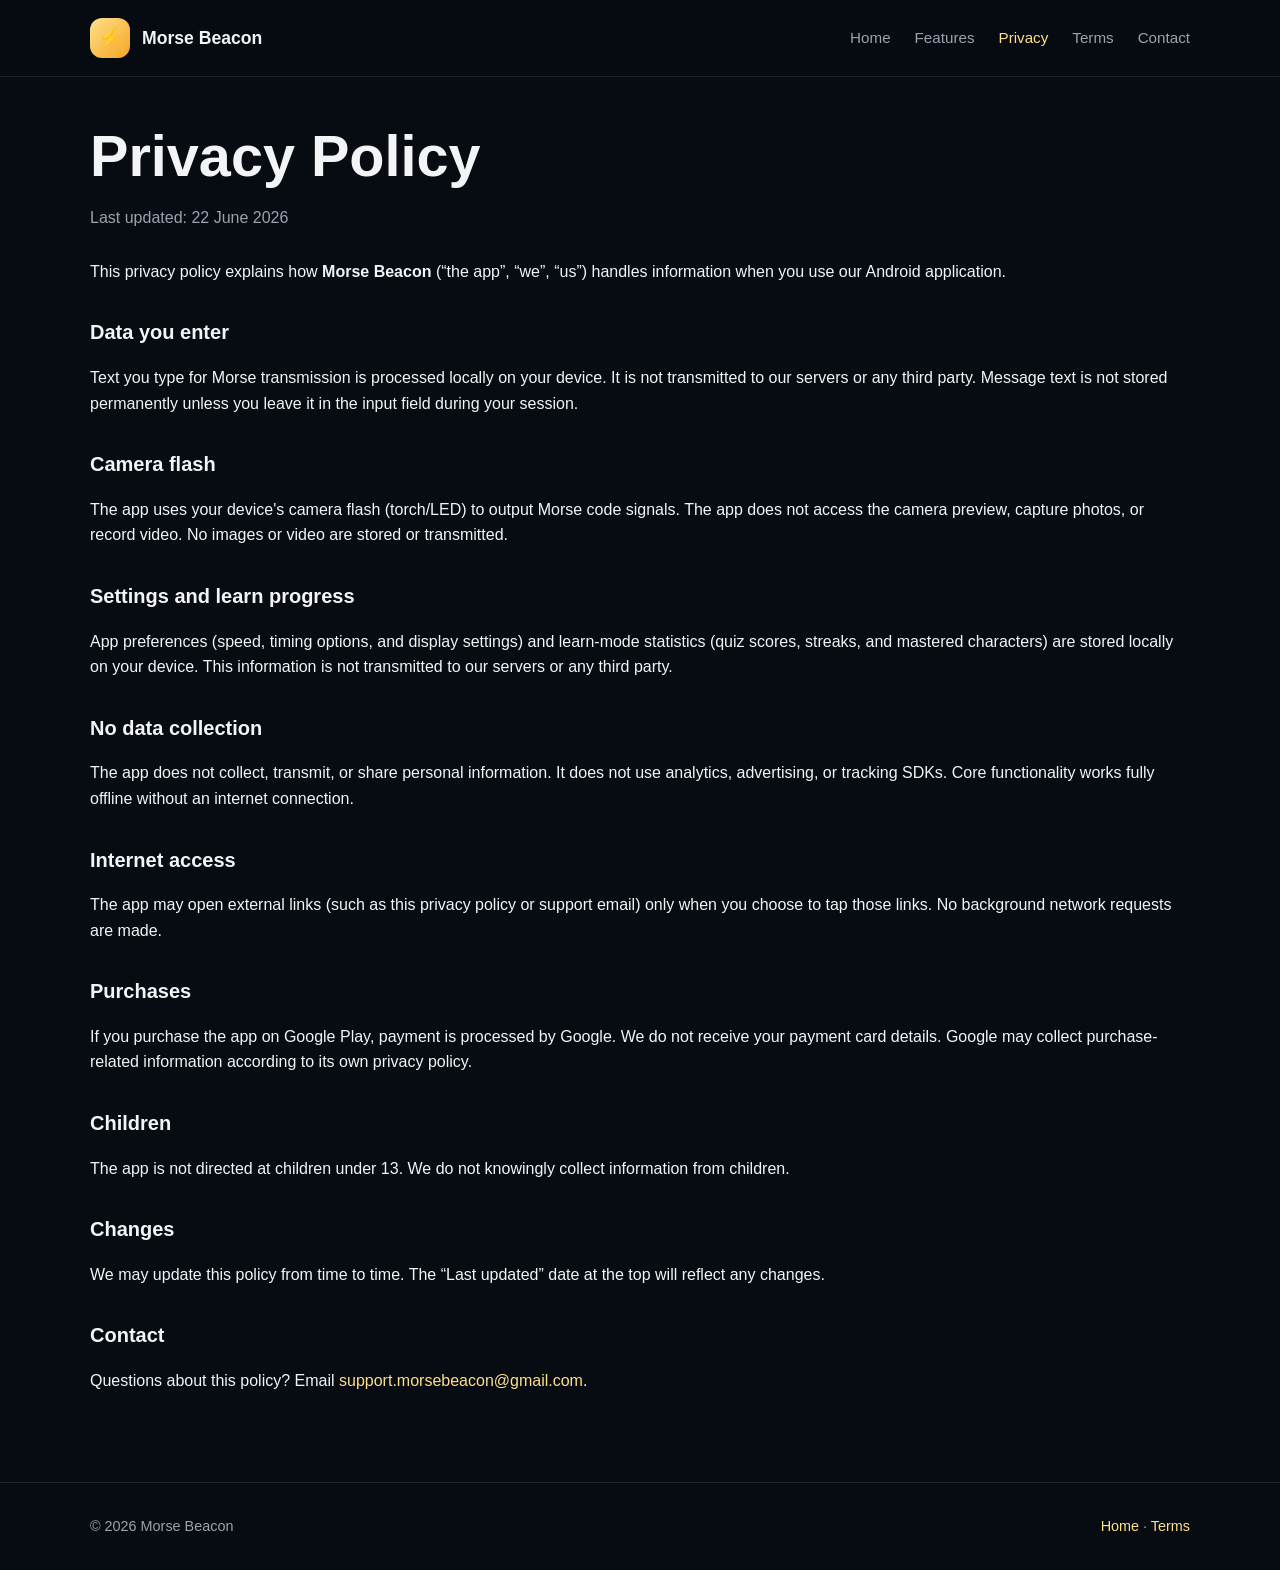
==== privacy.html @ 4f9b0033 "Morse Beacon website v1.1" ====
<!DOCTYPE html>
<html lang="en-GB">
<head>
  <meta charset="UTF-8">
  <meta name="viewport" content="width=device-width, initial-scale=1.0">
  <title>Privacy Policy — Morse Beacon Android App</title>
  <meta name="description" content="Morse Beacon privacy policy. No data collection. Offline Morse code camera LED flasher.">
  <meta name="robots" content="index, follow">
  <link rel="canonical" href="https://13ond21.github.io/morse-beacon-website/privacy.html">
  <link rel="stylesheet" href="css/style.css">
  <link rel="icon" href="data:image/svg+xml,%3Csvg xmlns='http://www.w3.org/2000/svg' viewBox='0 0 100 100'%3E%3Crect width='100' height='100' rx='22' fill='%23070b12'/%3E%3Ctext x='50' y='62' text-anchor='middle' font-size='42' fill='%23f5a623'%3E⚡%3C/text%3E%3C/svg%3E">
</head>
<body>
  <header class="site-header">
    <div class="container nav">
      <a class="brand" href="index.html">
        <span class="brand-icon">⚡</span>
        <span>Morse Beacon</span>
      </a>
      <nav class="nav-links">
        <a href="index.html">Home</a>
        <a href="index.html#features">Features</a>
        <a class="active" href="privacy.html">Privacy</a>
        <a href="terms.html">Terms</a>
        <a href="index.html#contact">Contact</a>
      </nav>
    </div>
  </header>

  <main class="legal-page">
    <div class="container">
      <h1>Privacy Policy</h1>
      <p class="legal-meta">Last updated: 22 June 2026</p>

      <p>
        This privacy policy explains how <strong>Morse Beacon</strong>
        (“the app”, “we”, “us”) handles information when you use our Android application.
      </p>

      <h2>Data you enter</h2>
      <p>
        Text you type for Morse transmission is processed locally on your device.
        It is not transmitted to our servers or any third party. Message text is not
        stored permanently unless you leave it in the input field during your session.
      </p>

      <h2>Camera flash</h2>
      <p>
        The app uses your device's camera flash (torch/LED) to output Morse code signals.
        The app does not access the camera preview, capture photos, or record video.
        No images or video are stored or transmitted.
      </p>

      <h2>Settings and learn progress</h2>
      <p>
        App preferences (speed, timing options, and display settings) and learn-mode
        statistics (quiz scores, streaks, and mastered characters) are stored locally
        on your device. This information is not transmitted to our servers or any third party.
      </p>

      <h2>No data collection</h2>
      <p>
        The app does not collect, transmit, or share personal information. It does not
        use analytics, advertising, or tracking SDKs. Core functionality works fully
        offline without an internet connection.
      </p>

      <h2>Internet access</h2>
      <p>
        The app may open external links (such as this privacy policy or support email)
        only when you choose to tap those links. No background network requests are made.
      </p>

      <h2>Purchases</h2>
      <p>
        If you purchase the app on Google Play, payment is processed by Google.
        We do not receive your payment card details. Google may collect purchase-related
        information according to its own privacy policy.
      </p>

      <h2>Children</h2>
      <p>
        The app is not directed at children under 13. We do not knowingly collect
        information from children.
      </p>

      <h2>Changes</h2>
      <p>
        We may update this policy from time to time. The “Last updated” date at the top
        will reflect any changes.
      </p>

      <h2>Contact</h2>
      <p>
        Questions about this policy? Email
        <a href="mailto:support.morsebeacon@gmail.com">support.morsebeacon@gmail.com</a>.
      </p>
    </div>
  </main>

  <footer class="site-footer">
    <div class="container footer-grid">
      <span>© 2026 Morse Beacon</span>
      <span><a href="index.html">Home</a> · <a href="terms.html">Terms</a></span>
    </div>
  </footer>
</body>
</html>
---- css/style.css ----
:root {
  --bg: #070b12;
  --surface: #111827;
  --accent: #f5a623;
  --accent-soft: #ffe08a;
  --text: #f3f4f6;
  --muted: #9ca3af;
  --border: rgba(255, 255, 255, 0.1);
  --shadow: 0 24px 60px rgba(0, 0, 0, 0.35);
}

* { box-sizing: border-box; }

html { scroll-behavior: smooth; }

body {
  margin: 0;
  font-family: Inter, Segoe UI, Roboto, Helvetica, Arial, sans-serif;
  background: var(--bg);
  color: var(--text);
  line-height: 1.6;
}

a { color: var(--accent-soft); text-decoration: none; }
a:hover { text-decoration: underline; }

.container {
  width: min(1100px, calc(100% - 40px));
  margin: 0 auto;
}

.site-header {
  position: sticky;
  top: 0;
  z-index: 10;
  backdrop-filter: blur(12px);
  background: rgba(7, 11, 18, 0.92);
  border-bottom: 1px solid var(--border);
}

.nav {
  display: flex;
  align-items: center;
  justify-content: space-between;
  padding: 18px 0;
}

.brand {
  display: flex;
  align-items: center;
  gap: 12px;
  font-weight: 700;
  font-size: 1.1rem;
  color: var(--text);
}

.brand:hover { text-decoration: none; }

.brand-icon {
  width: 40px;
  height: 40px;
  border-radius: 12px;
  display: grid;
  place-items: center;
  background: linear-gradient(135deg, var(--accent-soft), var(--accent));
  color: #070b12;
  font-size: 1.2rem;
}

.nav-links {
  display: flex;
  gap: 24px;
  align-items: center;
}

.nav-links a {
  color: var(--muted);
  font-size: 0.95rem;
}

.nav-links a:hover,
.nav-links a.active {
  color: var(--accent-soft);
  text-decoration: none;
}

.hero { padding: 72px 0 48px; }

.hero-grid {
  display: grid;
  grid-template-columns: 1.1fr 0.9fr;
  gap: 48px;
  align-items: center;
}

.eyebrow {
  display: inline-block;
  padding: 6px 12px;
  border-radius: 999px;
  background: rgba(245, 166, 35, 0.15);
  color: var(--accent-soft);
  font-size: 0.85rem;
  font-weight: 600;
  margin-bottom: 18px;
}

h1 {
  font-size: clamp(2.4rem, 5vw, 3.6rem);
  line-height: 1.08;
  margin: 0 0 18px;
}

.hero p {
  color: var(--muted);
  font-size: 1.1rem;
  max-width: 52ch;
  margin: 0 0 28px;
}

.hero-actions {
  display: flex;
  flex-wrap: wrap;
  gap: 14px;
}

.btn {
  display: inline-flex;
  align-items: center;
  gap: 8px;
  padding: 14px 22px;
  border-radius: 14px;
  font-weight: 600;
  border: 1px solid transparent;
}

.btn-primary {
  background: linear-gradient(135deg, var(--accent-soft), var(--accent));
  color: #070b12;
}

.btn-secondary {
  background: var(--surface);
  border-color: var(--border);
  color: var(--text);
}

.phone-mock {
  background: radial-gradient(circle at 50% 35%, rgba(245, 166, 35, 0.25), transparent 55%),
    linear-gradient(180deg, #1a2332, #070b12);
  border: 1px solid var(--border);
  border-radius: 28px;
  padding: 36px;
  box-shadow: var(--shadow);
  text-align: center;
}

.beacon-ring {
  width: 160px;
  height: 160px;
  margin: 0 auto 20px;
  border-radius: 50%;
  background: radial-gradient(circle, #ffe08a, #f5a623 55%, #1a2332 70%);
  box-shadow: 0 0 60px rgba(245, 166, 35, 0.45);
  display: grid;
  place-items: center;
  font-size: 3rem;
}

.mock-text {
  font-family: ui-monospace, SFMono-Regular, Menlo, Consolas, monospace;
  color: var(--accent-soft);
  letter-spacing: 0.12em;
  font-size: 0.95rem;
}

section { padding: 56px 0; }

.section-title {
  font-size: 2rem;
  margin: 0 0 12px;
}

.section-lead {
  color: var(--muted);
  max-width: 60ch;
  margin: 0 0 32px;
}

.features-grid {
  display: grid;
  grid-template-columns: repeat(auto-fit, minmax(240px, 1fr));
  gap: 20px;
}

.feature-card {
  background: var(--surface);
  border: 1px solid var(--border);
  border-radius: 18px;
  padding: 24px;
}

.feature-card h3 {
  margin: 0 0 10px;
  font-size: 1.1rem;
}

.feature-card p {
  margin: 0;
  color: var(--muted);
  font-size: 0.95rem;
}

.pricing-card {
  max-width: 420px;
  background: linear-gradient(180deg, rgba(245, 166, 35, 0.12), var(--surface));
  border: 1px solid var(--border);
  border-radius: 22px;
  padding: 28px;
}

.price {
  font-size: 2.4rem;
  font-weight: 800;
  margin: 8px 0 16px;
}

.price span {
  font-size: 1rem;
  font-weight: 500;
  color: var(--muted);
}

.site-footer {
  border-top: 1px solid var(--border);
  padding: 32px 0;
  color: var(--muted);
  font-size: 0.9rem;
}

.footer-grid {
  display: flex;
  flex-wrap: wrap;
  gap: 16px;
  justify-content: space-between;
  align-items: center;
}

.legal-page {
  padding: 48px 0 72px;
}

.legal-page h1 { margin-top: 0; }

.legal-page h2 {
  margin-top: 32px;
  font-size: 1.25rem;
}

.legal-meta {
  color: var(--muted);
  margin-bottom: 28px;
}

@media (max-width: 860px) {
  .hero-grid { grid-template-columns: 1fr; }
  .nav-links { display: none; }
}
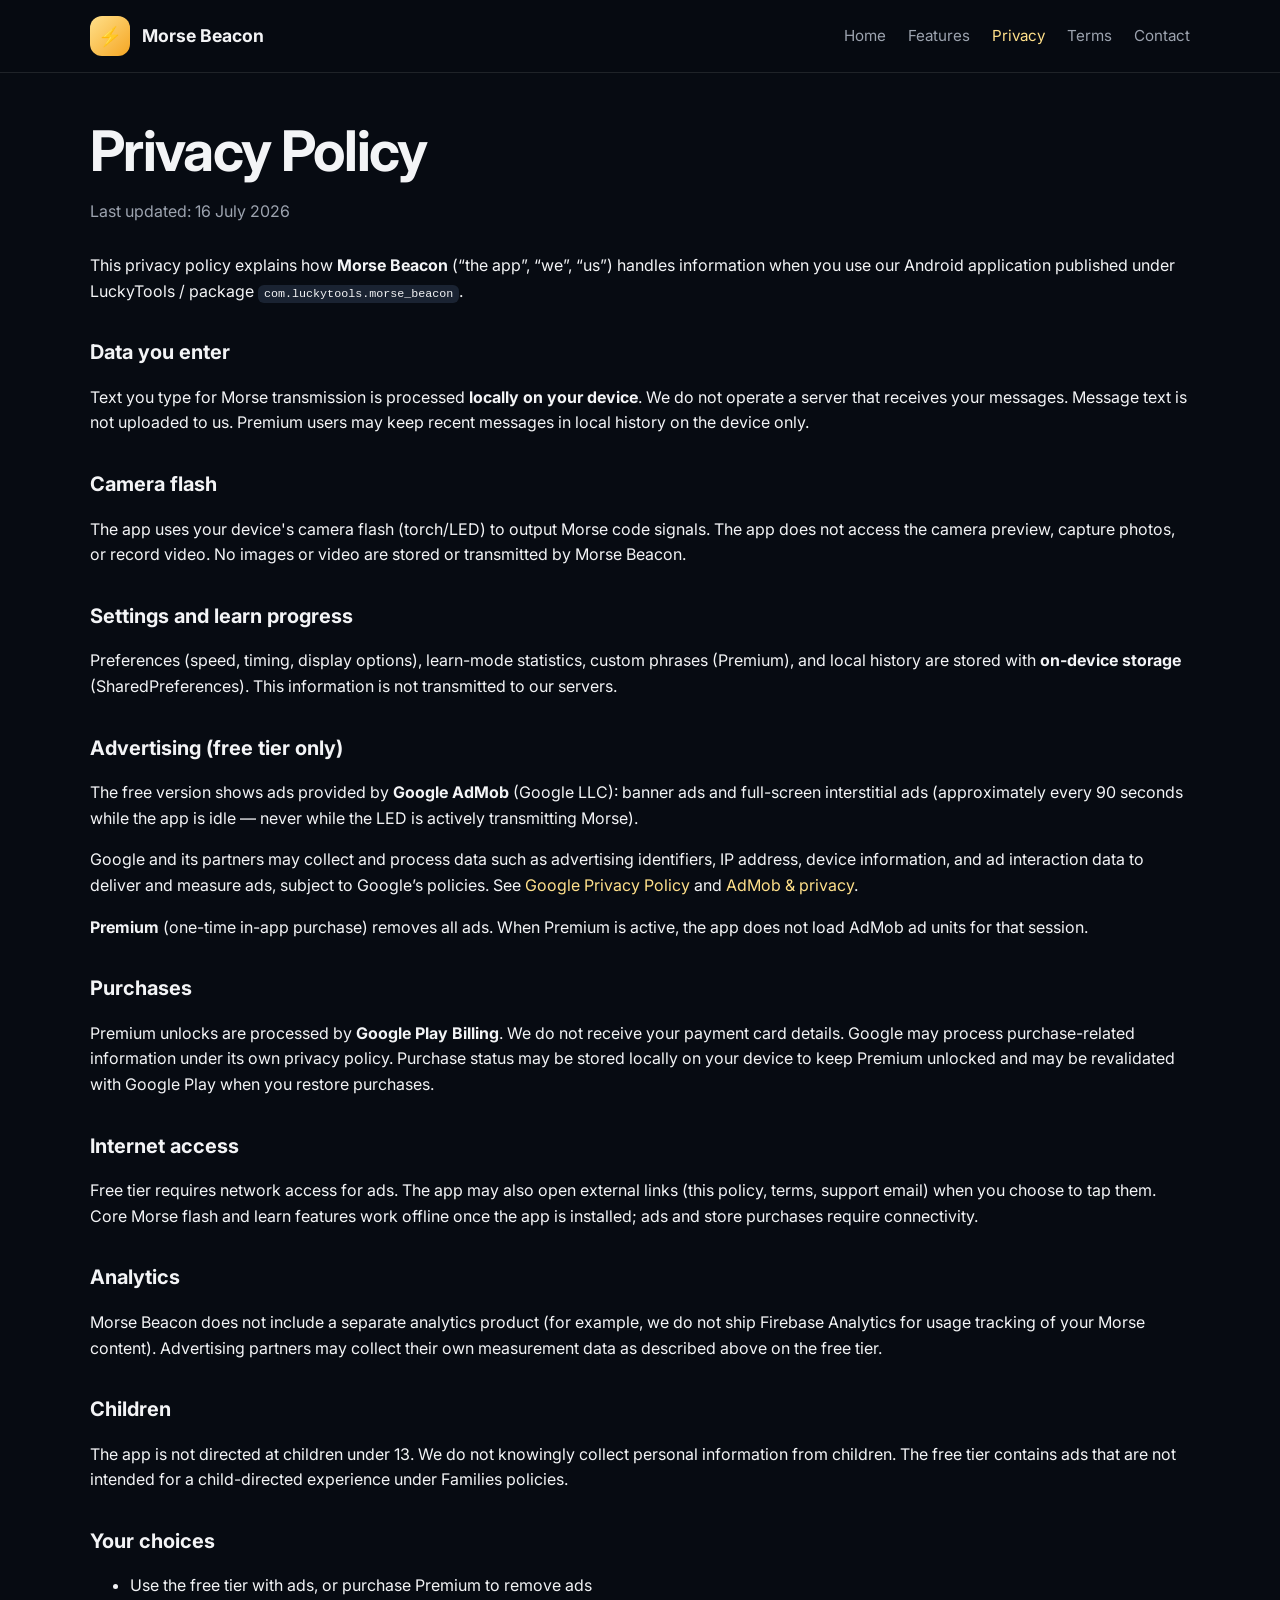
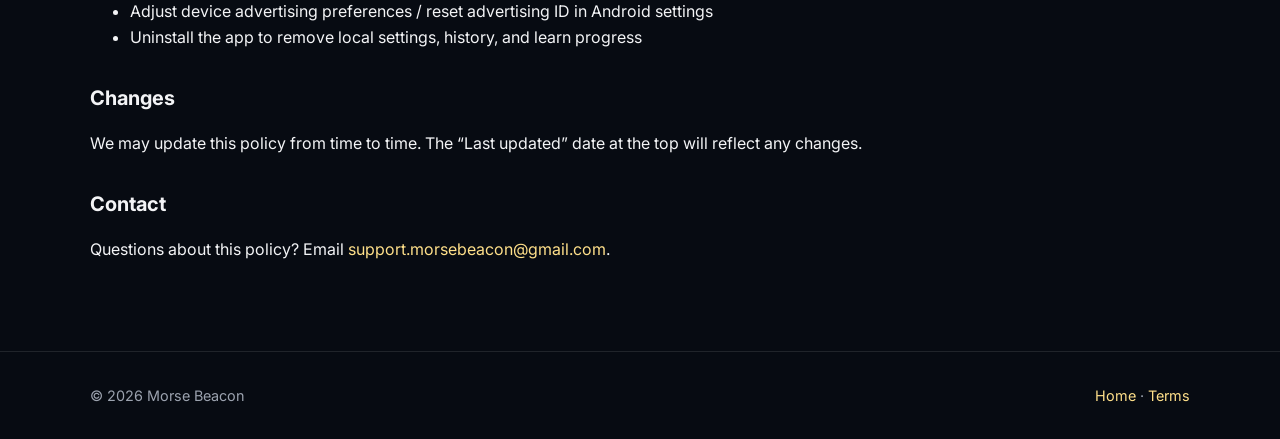
==== commit 9c7e1024: "Freemium site: Premium pricing, ads privacy, terms, app-ads.txt" ====
--- a/privacy.html
+++ b/privacy.html
@@ -4,8 +4,9 @@
   <meta charset="UTF-8">
   <meta name="viewport" content="width=device-width, initial-scale=1.0">
   <title>Privacy Policy — Morse Beacon Android App</title>
-  <meta name="description" content="Morse Beacon privacy policy. No data collection. Offline Morse code camera LED flasher.">
+  <meta name="description" content="Morse Beacon privacy policy. On-device Morse processing. Free tier uses AdMob; Premium is ad-free.">
   <meta name="robots" content="index, follow">
+  <meta name="theme-color" content="#070b12">
   <link rel="canonical" href="https://13ond21.github.io/morse-beacon-website/privacy.html">
   <link rel="stylesheet" href="css/style.css">
   <link rel="icon" href="data:image/svg+xml,%3Csvg xmlns='http://www.w3.org/2000/svg' viewBox='0 0 100 100'%3E%3Crect width='100' height='100' rx='22' fill='%23070b12'/%3E%3Ctext x='50' y='62' text-anchor='middle' font-size='42' fill='%23f5a623'%3E⚡%3C/text%3E%3C/svg%3E">
@@ -30,59 +31,90 @@
   <main class="legal-page">
     <div class="container">
       <h1>Privacy Policy</h1>
-      <p class="legal-meta">Last updated: 22 June 2026</p>
+      <p class="legal-meta">Last updated: 16 July 2026</p>
 
       <p>
         This privacy policy explains how <strong>Morse Beacon</strong>
-        (“the app”, “we”, “us”) handles information when you use our Android application.
+        (“the app”, “we”, “us”) handles information when you use our Android application
+        published under LuckyTools / package <code>com.luckytools.morse_beacon</code>.
       </p>
 
       <h2>Data you enter</h2>
       <p>
-        Text you type for Morse transmission is processed locally on your device.
-        It is not transmitted to our servers or any third party. Message text is not
-        stored permanently unless you leave it in the input field during your session.
+        Text you type for Morse transmission is processed <strong>locally on your device</strong>.
+        We do not operate a server that receives your messages. Message text is not uploaded
+        to us. Premium users may keep recent messages in local history on the device only.
       </p>
 
       <h2>Camera flash</h2>
       <p>
         The app uses your device's camera flash (torch/LED) to output Morse code signals.
         The app does not access the camera preview, capture photos, or record video.
-        No images or video are stored or transmitted.
+        No images or video are stored or transmitted by Morse Beacon.
       </p>
 
       <h2>Settings and learn progress</h2>
       <p>
-        App preferences (speed, timing options, and display settings) and learn-mode
-        statistics (quiz scores, streaks, and mastered characters) are stored locally
-        on your device. This information is not transmitted to our servers or any third party.
+        Preferences (speed, timing, display options), learn-mode statistics, custom phrases
+        (Premium), and local history are stored with <strong>on-device storage</strong>
+        (SharedPreferences). This information is not transmitted to our servers.
       </p>
 
-      <h2>No data collection</h2>
+      <h2>Advertising (free tier only)</h2>
       <p>
-        The app does not collect, transmit, or share personal information. It does not
-        use analytics, advertising, or tracking SDKs. Core functionality works fully
-        offline without an internet connection.
+        The free version shows ads provided by <strong>Google AdMob</strong> (Google LLC):
+        banner ads and full-screen interstitial ads (approximately every 90 seconds while
+        the app is idle — never while the LED is actively transmitting Morse).
+      </p>
+      <p>
+        Google and its partners may collect and process data such as advertising identifiers,
+        IP address, device information, and ad interaction data to deliver and measure ads,
+        subject to Google’s policies. See
+        <a href="https://policies.google.com/privacy" rel="noopener noreferrer" target="_blank">Google Privacy Policy</a>
+        and
+        <a href="https://support.google.com/admob/answer/6128543" rel="noopener noreferrer" target="_blank">AdMob &amp; privacy</a>.
+      </p>
+      <p>
+        <strong>Premium</strong> (one-time in-app purchase) removes all ads. When Premium is
+        active, the app does not load AdMob ad units for that session.
+      </p>
+
+      <h2>Purchases</h2>
+      <p>
+        Premium unlocks are processed by <strong>Google Play Billing</strong>. We do not
+        receive your payment card details. Google may process purchase-related information
+        under its own privacy policy. Purchase status may be stored locally on your device
+        to keep Premium unlocked and may be revalidated with Google Play when you restore purchases.
       </p>
 
       <h2>Internet access</h2>
       <p>
-        The app may open external links (such as this privacy policy or support email)
-        only when you choose to tap those links. No background network requests are made.
+        Free tier requires network access for ads. The app may also open external links
+        (this policy, terms, support email) when you choose to tap them. Core Morse flash
+        and learn features work offline once the app is installed; ads and store purchases
+        require connectivity.
       </p>
 
-      <h2>Purchases</h2>
+      <h2>Analytics</h2>
       <p>
-        If you purchase the app on Google Play, payment is processed by Google.
-        We do not receive your payment card details. Google may collect purchase-related
-        information according to its own privacy policy.
+        Morse Beacon does not include a separate analytics product (for example, we do not
+        ship Firebase Analytics for usage tracking of your Morse content). Advertising
+        partners may collect their own measurement data as described above on the free tier.
       </p>
 
       <h2>Children</h2>
       <p>
-        The app is not directed at children under 13. We do not knowingly collect
-        information from children.
+        The app is not directed at children under 13. We do not knowingly collect personal
+        information from children. The free tier contains ads that are not intended for
+        a child-directed experience under Families policies.
       </p>
+
+      <h2>Your choices</h2>
+      <ul>
+        <li>Use the free tier with ads, or purchase Premium to remove ads</li>
+        <li>Adjust device advertising preferences / reset advertising ID in Android settings</li>
+        <li>Uninstall the app to remove local settings, history, and learn progress</li>
+      </ul>
 
       <h2>Changes</h2>
       <p>
@@ -105,4 +137,4 @@
     </div>
   </footer>
 </body>
-</html>+</html>
--- a/css/style.css
+++ b/css/style.css
@@ -1,12 +1,16 @@
+@import url("https://fonts.googleapis.com/css2?family=Inter:wght@400;500;600;700;800&display=swap");
+
 :root {
   --bg: #070b12;
   --surface: #111827;
+  --surface-high: #1a2332;
   --accent: #f5a623;
   --accent-soft: #ffe08a;
   --text: #f3f4f6;
   --muted: #9ca3af;
   --border: rgba(255, 255, 255, 0.1);
   --shadow: 0 24px 60px rgba(0, 0, 0, 0.35);
+  --success: #34d399;
 }
 
 * { box-sizing: border-box; }
@@ -21,6 +25,17 @@
   line-height: 1.6;
 }
 
+.page-glow {
+  position: fixed;
+  inset: 0;
+  z-index: -1;
+  pointer-events: none;
+  background:
+    radial-gradient(ellipse 70% 50% at 15% 0%, rgba(245, 166, 35, 0.12) 0%, transparent 55%),
+    radial-gradient(ellipse 50% 40% at 90% 20%, rgba(255, 224, 138, 0.06) 0%, transparent 50%),
+    var(--bg);
+}
+
 a { color: var(--accent-soft); text-decoration: none; }
 a:hover { text-decoration: underline; }
 
@@ -33,8 +48,8 @@
   position: sticky;
   top: 0;
   z-index: 10;
-  backdrop-filter: blur(12px);
-  background: rgba(7, 11, 18, 0.92);
+  backdrop-filter: blur(14px);
+  background: rgba(7, 11, 18, 0.88);
   border-bottom: 1px solid var(--border);
 }
 
@@ -42,7 +57,7 @@
   display: flex;
   align-items: center;
   justify-content: space-between;
-  padding: 18px 0;
+  padding: 16px 0;
 }
 
 .brand {
@@ -69,7 +84,7 @@
 
 .nav-links {
   display: flex;
-  gap: 24px;
+  gap: 22px;
   align-items: center;
 }
 
@@ -84,7 +99,17 @@
   text-decoration: none;
 }
 
-.hero { padding: 72px 0 48px; }
+.nav-cta {
+  padding: 8px 14px !important;
+  border-radius: 999px;
+  background: linear-gradient(135deg, var(--accent-soft), var(--accent));
+  color: #070b12 !important;
+  font-weight: 700 !important;
+}
+
+.nav-cta:hover { text-decoration: none; filter: brightness(1.05); }
+
+.hero { padding: 72px 0 40px; }
 
 .hero-grid {
   display: grid;
@@ -105,11 +130,18 @@
 }
 
 h1 {
-  font-size: clamp(2.4rem, 5vw, 3.6rem);
+  font-size: clamp(2.4rem, 5vw, 3.5rem);
   line-height: 1.08;
   margin: 0 0 18px;
-}
-
+  letter-spacing: -0.03em;
+}
+
+h1 em {
+  font-style: normal;
+  color: var(--accent-soft);
+}
+
+.hero-lead,
 .hero p {
   color: var(--muted);
   font-size: 1.1rem;
@@ -121,6 +153,36 @@
   display: flex;
   flex-wrap: wrap;
   gap: 14px;
+  margin-bottom: 28px;
+}
+
+.stats {
+  display: grid;
+  grid-template-columns: repeat(4, minmax(0, 1fr));
+  gap: 12px;
+  margin: 0;
+  max-width: 480px;
+}
+
+.stats div {
+  background: rgba(17, 24, 39, 0.8);
+  border: 1px solid var(--border);
+  border-radius: 14px;
+  padding: 12px 10px;
+  text-align: center;
+}
+
+.stats dt {
+  font-size: 1.15rem;
+  font-weight: 800;
+  color: var(--accent-soft);
+  margin: 0;
+}
+
+.stats dd {
+  margin: 4px 0 0;
+  font-size: 0.75rem;
+  color: var(--muted);
 }
 
 .btn {
@@ -132,6 +194,8 @@
   font-weight: 600;
   border: 1px solid transparent;
 }
+
+.btn:hover { text-decoration: none; }
 
 .btn-primary {
   background: linear-gradient(135deg, var(--accent-soft), var(--accent));
@@ -152,6 +216,10 @@
   padding: 36px;
   box-shadow: var(--shadow);
   text-align: center;
+  min-height: 320px;
+  display: flex;
+  flex-direction: column;
+  justify-content: center;
 }
 
 .beacon-ring {
@@ -164,44 +232,92 @@
   display: grid;
   place-items: center;
   font-size: 3rem;
+  animation: pulse 2.4s ease-in-out infinite;
+}
+
+@keyframes pulse {
+  0%, 100% { transform: scale(1); box-shadow: 0 0 40px rgba(245, 166, 35, 0.35); }
+  50% { transform: scale(1.04); box-shadow: 0 0 70px rgba(245, 166, 35, 0.55); }
 }
 
 .mock-text {
   font-family: ui-monospace, SFMono-Regular, Menlo, Consolas, monospace;
   color: var(--accent-soft);
   letter-spacing: 0.12em;
-  font-size: 0.95rem;
-}
-
-section { padding: 56px 0; }
+  font-size: 1.05rem;
+  margin: 0;
+}
+
+.mock-sub {
+  color: var(--muted);
+  margin-top: 10px;
+  font-size: 0.9rem;
+}
+
+.proof-bar {
+  padding: 18px 0;
+  border-top: 1px solid var(--border);
+  border-bottom: 1px solid var(--border);
+  background: rgba(17, 24, 39, 0.55);
+}
+
+.proof-inner {
+  display: flex;
+  flex-wrap: wrap;
+  gap: 10px 16px;
+  justify-content: center;
+  color: var(--muted);
+  font-size: 0.92rem;
+  font-weight: 500;
+}
+
+.proof-inner .dot { opacity: 0.5; }
+
+section { padding: 64px 0; }
+
+.kicker {
+  color: var(--accent);
+  font-size: 0.85rem;
+  font-weight: 700;
+  letter-spacing: 0.08em;
+  text-transform: uppercase;
+  margin: 0 0 10px;
+}
 
 .section-title {
-  font-size: 2rem;
+  font-size: clamp(1.75rem, 3vw, 2.15rem);
   margin: 0 0 12px;
+  letter-spacing: -0.02em;
 }
 
 .section-lead {
   color: var(--muted);
-  max-width: 60ch;
+  max-width: 62ch;
   margin: 0 0 32px;
 }
 
 .features-grid {
   display: grid;
   grid-template-columns: repeat(auto-fit, minmax(240px, 1fr));
-  gap: 20px;
+  gap: 18px;
 }
 
 .feature-card {
   background: var(--surface);
   border: 1px solid var(--border);
   border-radius: 18px;
-  padding: 24px;
+  padding: 22px;
+  transition: border-color 0.2s, transform 0.2s;
+}
+
+.feature-card:hover {
+  border-color: rgba(245, 166, 35, 0.35);
+  transform: translateY(-2px);
 }
 
 .feature-card h3 {
   margin: 0 0 10px;
-  font-size: 1.1rem;
+  font-size: 1.05rem;
 }
 
 .feature-card p {
@@ -210,18 +326,66 @@
   font-size: 0.95rem;
 }
 
+.why-section {
+  background: linear-gradient(180deg, rgba(26, 35, 50, 0.35), transparent);
+}
+
+.compare-grid {
+  display: grid;
+  grid-template-columns: repeat(auto-fit, minmax(220px, 1fr));
+  gap: 16px;
+}
+
+.compare-card {
+  background: var(--surface);
+  border: 1px solid var(--border);
+  border-radius: 18px;
+  padding: 22px;
+}
+
+.compare-card h3 { margin: 0 0 8px; font-size: 1.05rem; }
+.compare-card p { margin: 0; color: var(--muted); font-size: 0.95rem; }
+
+.pricing-grid {
+  display: grid;
+  grid-template-columns: repeat(auto-fit, minmax(280px, 1fr));
+  gap: 20px;
+  align-items: stretch;
+}
+
 .pricing-card {
-  max-width: 420px;
-  background: linear-gradient(180deg, rgba(245, 166, 35, 0.12), var(--surface));
+  background: var(--surface);
   border: 1px solid var(--border);
   border-radius: 22px;
   padding: 28px;
-}
+  position: relative;
+}
+
+.pricing-card-featured {
+  background: linear-gradient(180deg, rgba(245, 166, 35, 0.16), var(--surface));
+  border-color: rgba(245, 166, 35, 0.4);
+  box-shadow: 0 20px 50px rgba(245, 166, 35, 0.08);
+}
+
+.pricing-card .badge {
+  position: absolute;
+  top: 16px;
+  right: 16px;
+  background: var(--accent);
+  color: #070b12;
+  font-size: 0.72rem;
+  font-weight: 800;
+  letter-spacing: 0.04em;
+  padding: 4px 10px;
+  border-radius: 999px;
+}
+
+.pricing-card h3 { margin: 0; }
 
 .price {
-  font-size: 2.4rem;
+  font-size: 2.2rem;
   font-weight: 800;
-  margin: 8px 0 16px;
+  margin: 10px 0 16px;
 }
 
 .price span {
@@ -230,6 +394,16 @@
   color: var(--muted);
 }
 
+.pricing-card ul {
+  margin: 0 0 22px;
+  padding-left: 18px;
+  color: var(--muted);
+}
+
+.pricing-card li { margin-bottom: 8px; }
+.pricing-card li.muted { opacity: 0.85; font-size: 0.92rem; }
+.pricing-cta { margin: 0; }
+
 .site-footer {
   border-top: 1px solid var(--border);
   padding: 32px 0;
@@ -256,6 +430,13 @@
   font-size: 1.25rem;
 }
 
+.legal-page code {
+  background: var(--surface-high);
+  padding: 2px 6px;
+  border-radius: 6px;
+  font-size: 0.9em;
+}
+
 .legal-meta {
   color: var(--muted);
   margin-bottom: 28px;
@@ -264,4 +445,5 @@
 @media (max-width: 860px) {
   .hero-grid { grid-template-columns: 1fr; }
   .nav-links { display: none; }
-}+  .stats { grid-template-columns: repeat(2, 1fr); }
+}
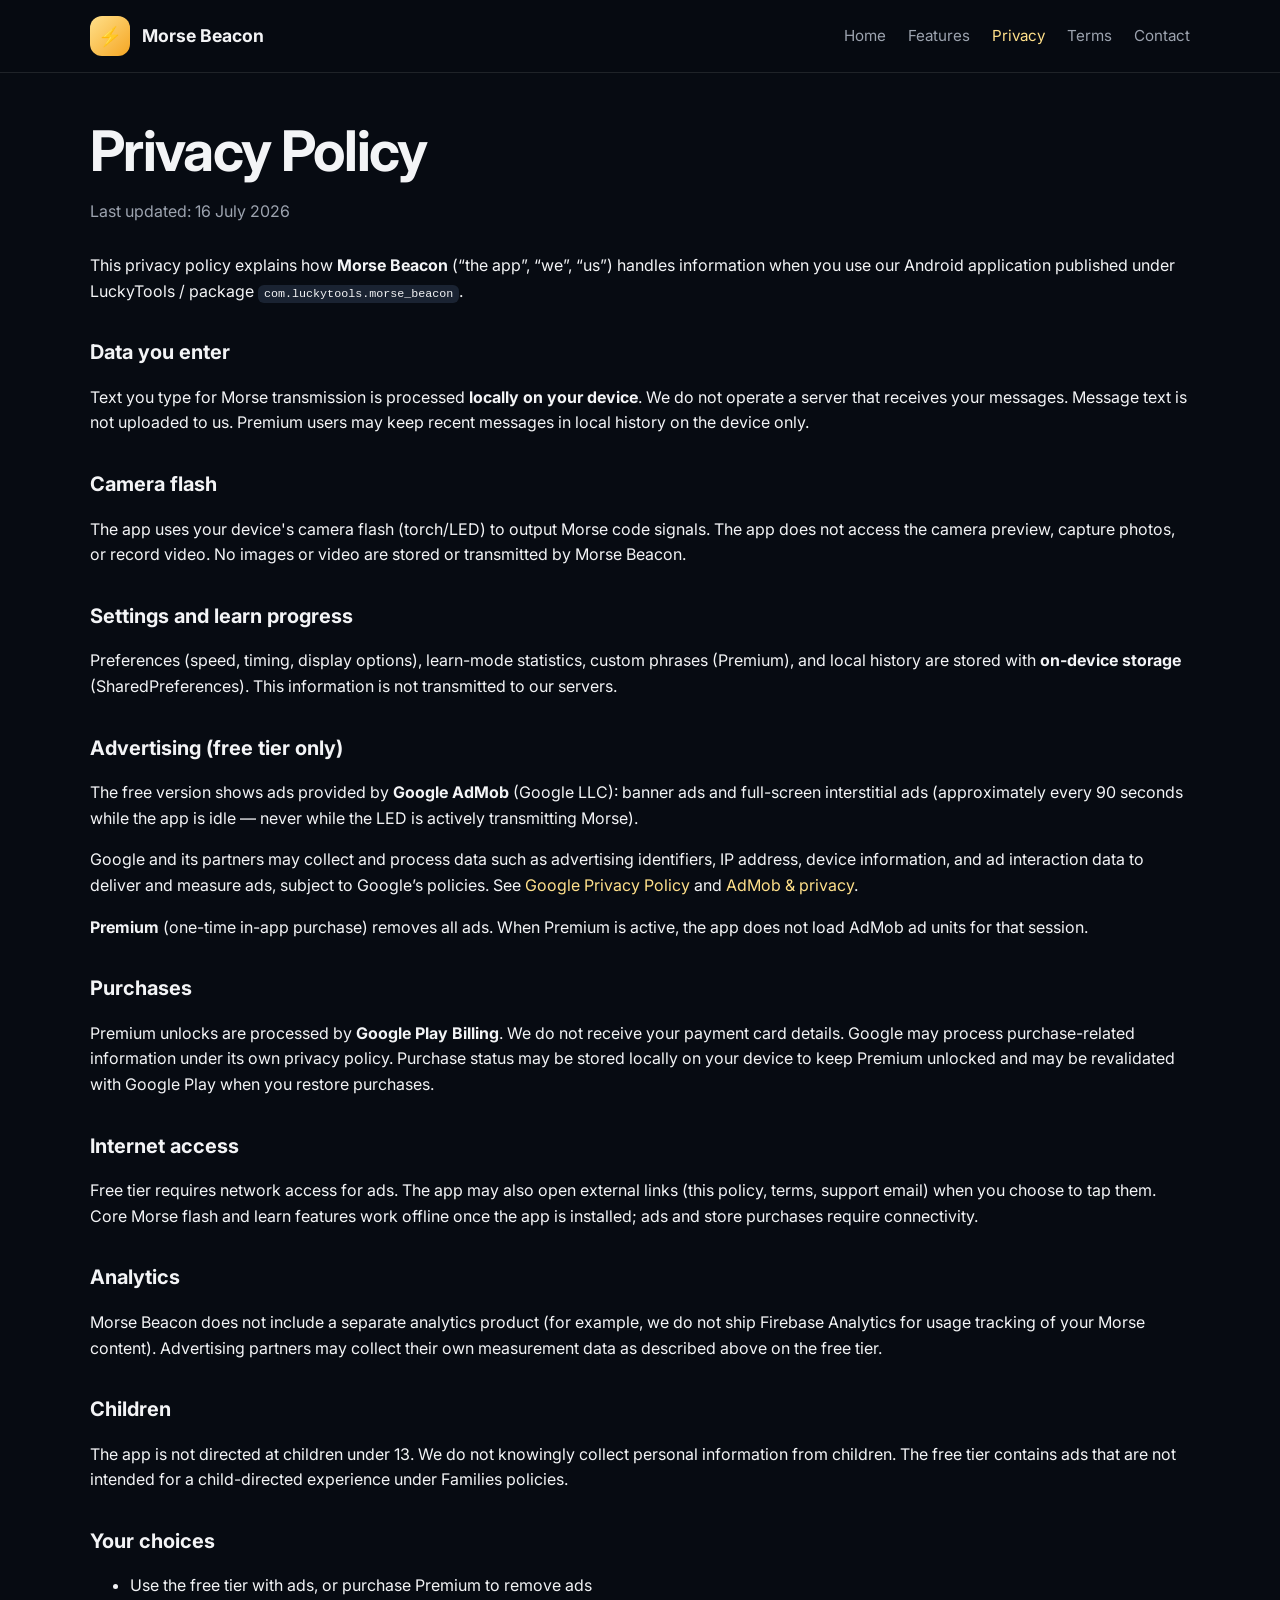
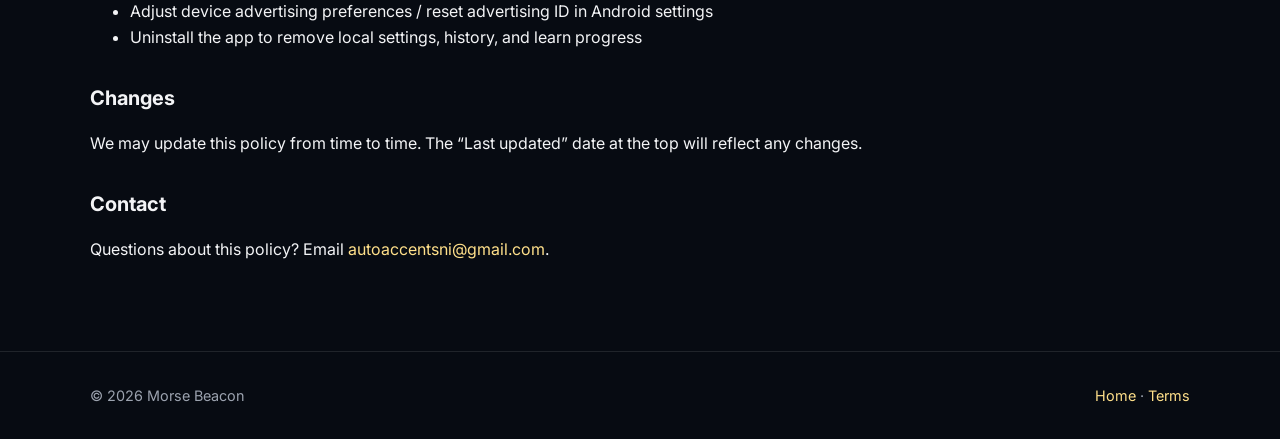
==== commit aa50559b: "Point all support contact emails to autoaccentsni@gmail.com" ====
--- a/privacy.html
+++ b/privacy.html
@@ -125,7 +125,7 @@
       <h2>Contact</h2>
       <p>
         Questions about this policy? Email
-        <a href="mailto:support.morsebeacon@gmail.com">support.morsebeacon@gmail.com</a>.
+        <a href="mailto:autoaccentsni@gmail.com">autoaccentsni@gmail.com</a>.
       </p>
     </div>
   </main>
--- a/css/style.css
+++ b/css/style.css
@@ -208,50 +208,81 @@
   color: var(--text);
 }
 
-.phone-mock {
-  background: radial-gradient(circle at 50% 35%, rgba(245, 166, 35, 0.25), transparent 55%),
-    linear-gradient(180deg, #1a2332, #070b12);
-  border: 1px solid var(--border);
+/* Device frames — real Samsung screenshots */
+.phone-frame {
+  position: relative;
+  margin: 0 auto;
+  background: #0a0e14;
+  border: 3px solid #2a3344;
+  border-radius: 36px;
+  box-shadow:
+    0 0 0 1px rgba(255, 255, 255, 0.06),
+    0 28px 70px rgba(0, 0, 0, 0.55),
+    0 0 80px rgba(245, 166, 35, 0.08);
+  overflow: hidden;
+}
+
+.phone-frame-hero {
+  width: min(300px, 100%);
+  max-width: 300px;
+}
+
+.phone-frame-sm {
+  width: 100%;
+  max-width: 220px;
   border-radius: 28px;
-  padding: 36px;
-  box-shadow: var(--shadow);
+  border-width: 2px;
+}
+
+.phone-notch {
+  position: absolute;
+  top: 10px;
+  left: 50%;
+  transform: translateX(-50%);
+  width: 90px;
+  height: 22px;
+  background: #0a0e14;
+  border-radius: 0 0 14px 14px;
+  z-index: 2;
+  pointer-events: none;
+}
+
+.phone-frame img,
+.phone-screen {
+  display: block;
+  width: 100%;
+  height: auto;
+  vertical-align: middle;
+}
+
+.screens-section {
+  background: linear-gradient(180deg, rgba(26, 35, 50, 0.4), transparent);
+}
+
+.shot-row {
+  display: grid;
+  grid-template-columns: repeat(auto-fit, minmax(160px, 1fr));
+  gap: 28px 18px;
+  justify-items: center;
+}
+
+.shot-card {
+  margin: 0;
   text-align: center;
-  min-height: 320px;
-  display: flex;
-  flex-direction: column;
-  justify-content: center;
-}
-
-.beacon-ring {
-  width: 160px;
-  height: 160px;
-  margin: 0 auto 20px;
-  border-radius: 50%;
-  background: radial-gradient(circle, #ffe08a, #f5a623 55%, #1a2332 70%);
-  box-shadow: 0 0 60px rgba(245, 166, 35, 0.45);
-  display: grid;
-  place-items: center;
-  font-size: 3rem;
-  animation: pulse 2.4s ease-in-out infinite;
-}
-
-@keyframes pulse {
-  0%, 100% { transform: scale(1); box-shadow: 0 0 40px rgba(245, 166, 35, 0.35); }
-  50% { transform: scale(1.04); box-shadow: 0 0 70px rgba(245, 166, 35, 0.55); }
-}
-
-.mock-text {
-  font-family: ui-monospace, SFMono-Regular, Menlo, Consolas, monospace;
-  color: var(--accent-soft);
-  letter-spacing: 0.12em;
-  font-size: 1.05rem;
-  margin: 0;
-}
-
-.mock-sub {
-  color: var(--muted);
-  margin-top: 10px;
-  font-size: 0.9rem;
+  max-width: 220px;
+}
+
+.shot-card figcaption {
+  margin-top: 12px;
+  font-size: 0.88rem;
+  font-weight: 600;
+  color: var(--muted);
+}
+
+.shot-card:hover .phone-frame {
+  border-color: rgba(245, 166, 35, 0.45);
+  transform: translateY(-4px);
+  transition: border-color 0.2s, transform 0.2s;
 }
 
 .proof-bar {
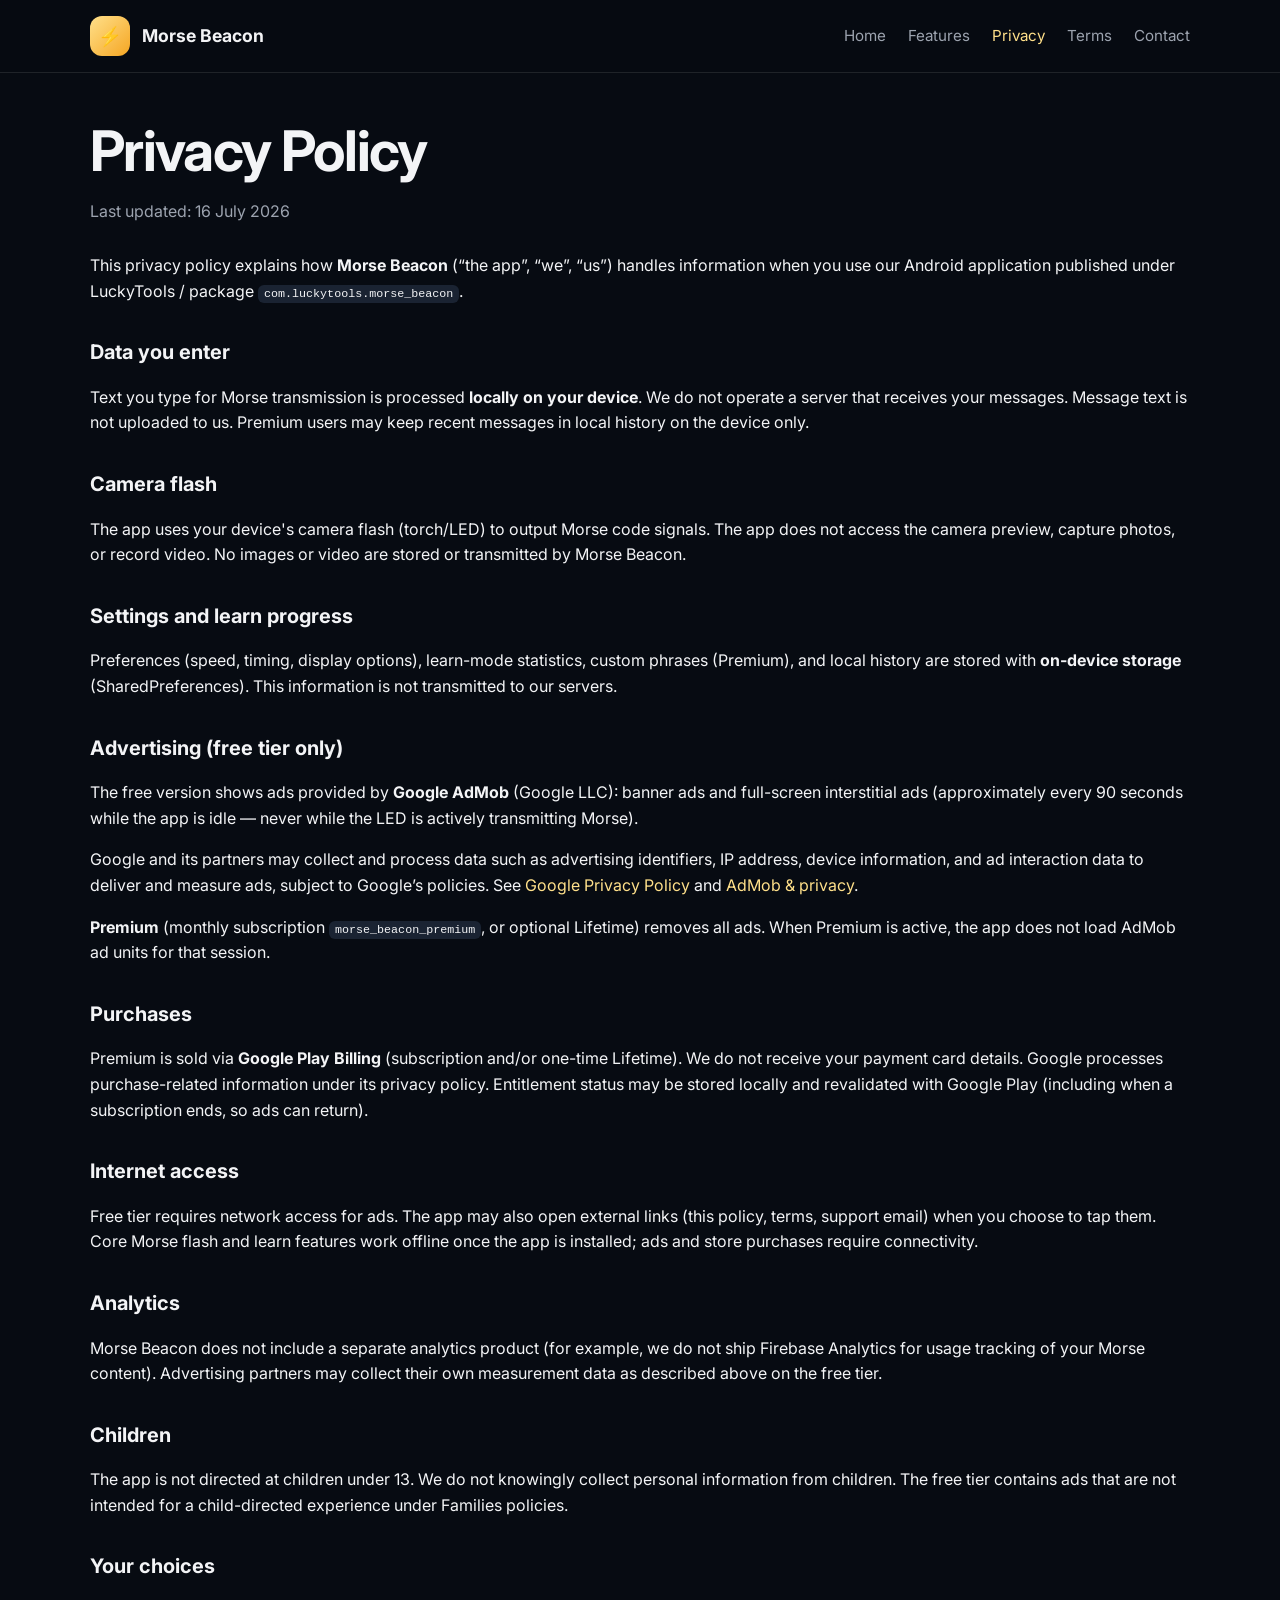
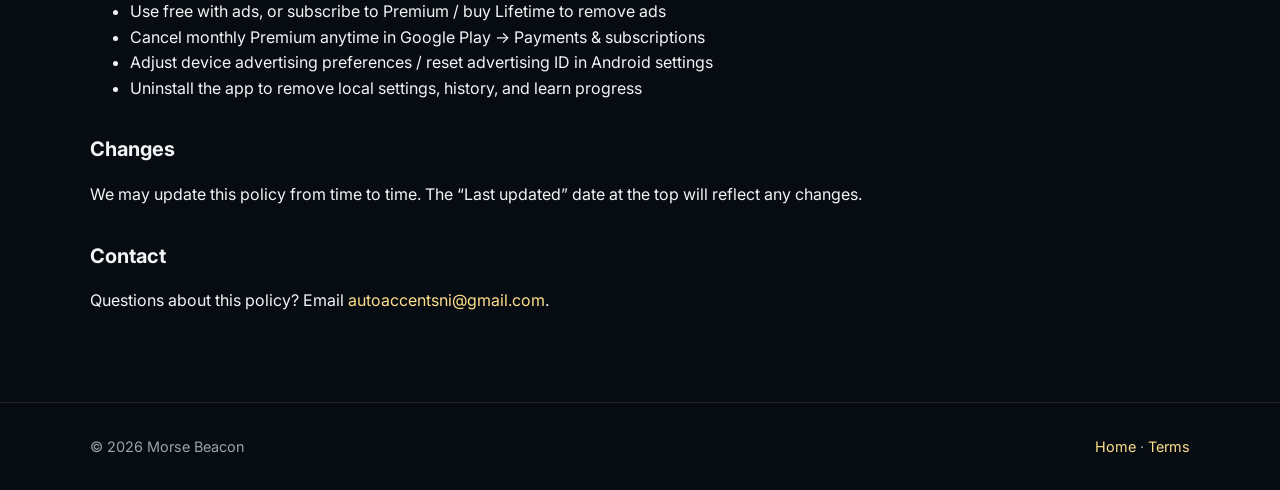
==== commit 5e9b5ecd: "Premium monthly £1.99: privacy, terms, pricing for subscription" ====
--- a/privacy.html
+++ b/privacy.html
@@ -75,16 +75,18 @@
         <a href="https://support.google.com/admob/answer/6128543" rel="noopener noreferrer" target="_blank">AdMob &amp; privacy</a>.
       </p>
       <p>
-        <strong>Premium</strong> (one-time in-app purchase) removes all ads. When Premium is
-        active, the app does not load AdMob ad units for that session.
+        <strong>Premium</strong> (monthly subscription <code>morse_beacon_premium</code>,
+        or optional Lifetime) removes all ads. When Premium is active, the app does not
+        load AdMob ad units for that session.
       </p>
 
       <h2>Purchases</h2>
       <p>
-        Premium unlocks are processed by <strong>Google Play Billing</strong>. We do not
-        receive your payment card details. Google may process purchase-related information
-        under its own privacy policy. Purchase status may be stored locally on your device
-        to keep Premium unlocked and may be revalidated with Google Play when you restore purchases.
+        Premium is sold via <strong>Google Play Billing</strong> (subscription and/or
+        one-time Lifetime). We do not receive your payment card details. Google processes
+        purchase-related information under its privacy policy. Entitlement status may be
+        stored locally and revalidated with Google Play (including when a subscription ends,
+        so ads can return).
       </p>
 
       <h2>Internet access</h2>
@@ -111,7 +113,8 @@
 
       <h2>Your choices</h2>
       <ul>
-        <li>Use the free tier with ads, or purchase Premium to remove ads</li>
+        <li>Use free with ads, or subscribe to Premium / buy Lifetime to remove ads</li>
+        <li>Cancel monthly Premium anytime in Google Play → Payments &amp; subscriptions</li>
         <li>Adjust device advertising preferences / reset advertising ID in Android settings</li>
         <li>Uninstall the app to remove local settings, history, and learn progress</li>
       </ul>
